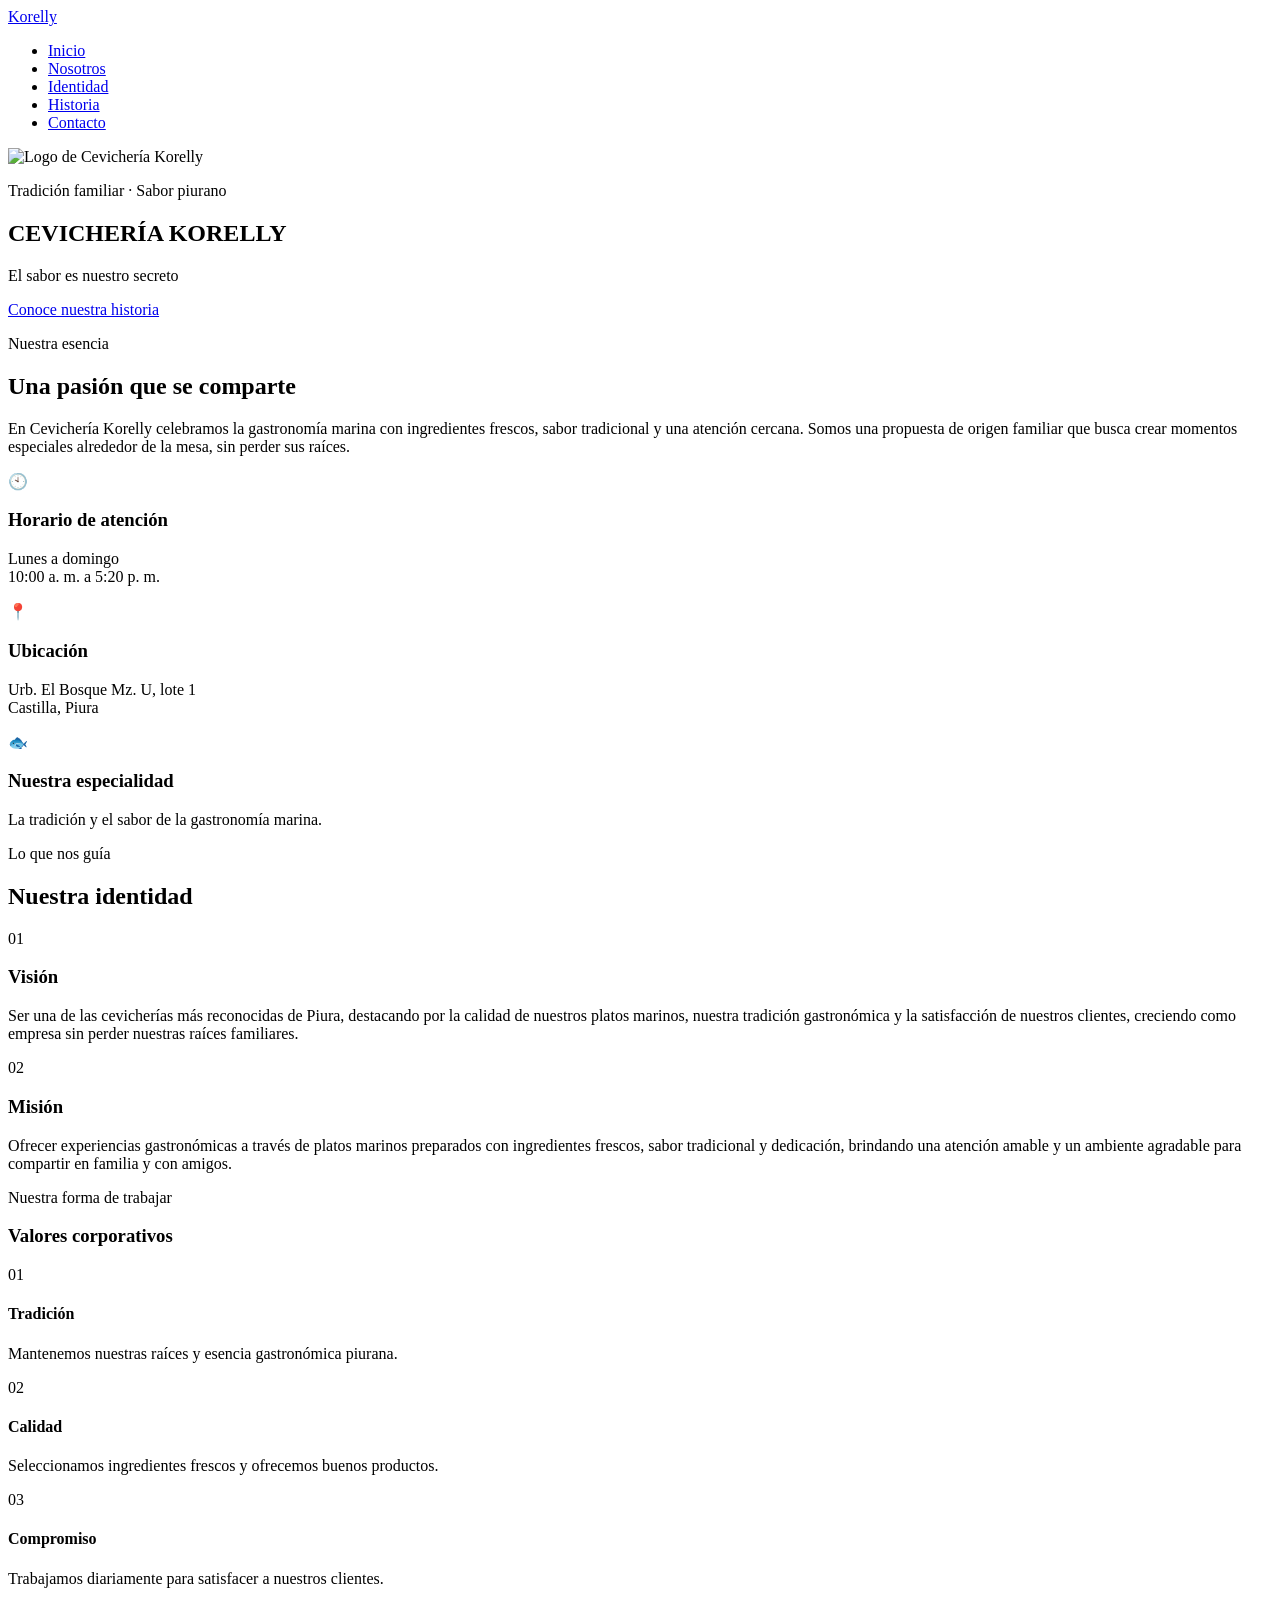
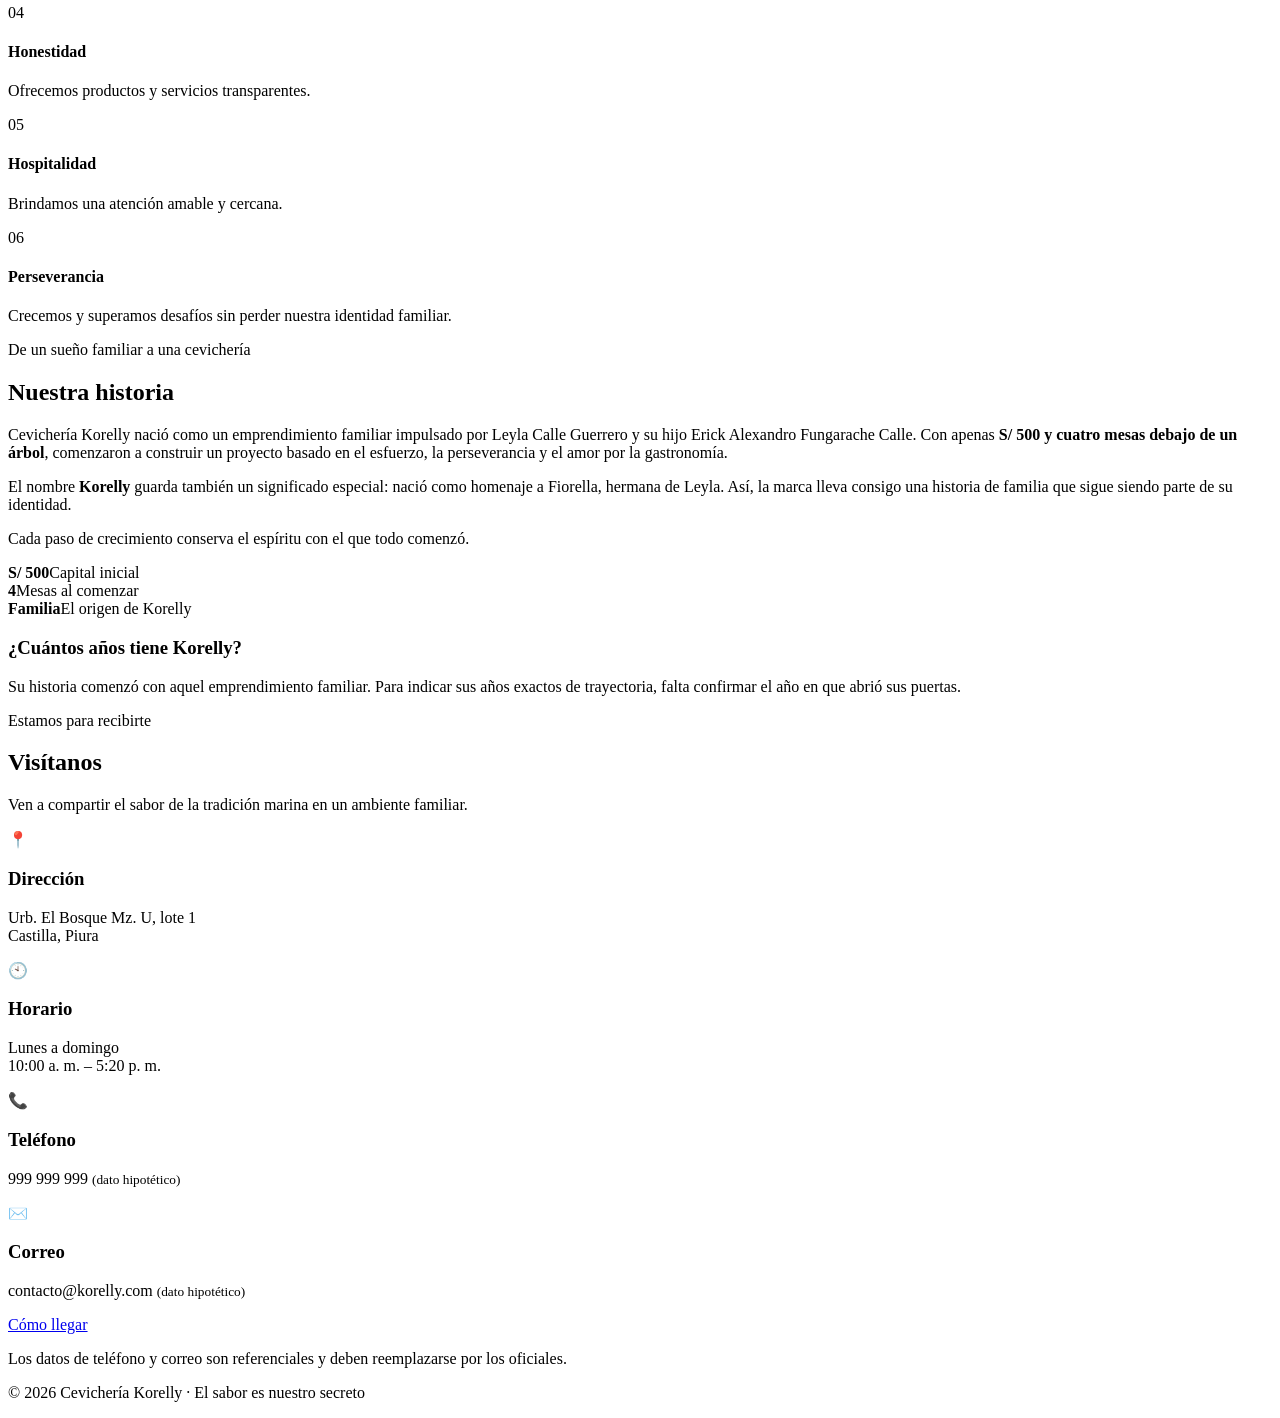
==== index.html @ 055e292c "Add files via upload" ====
<!DOCTYPE html>
<html lang="es">
<head>
  <meta charset="UTF-8">
  <meta name="viewport" content="width=device-width, initial-scale=1.0">
  <title>Cevichería Korelly | El sabor es nuestro secreto</title>
  <meta name="description" content="Conoce la historia, visión y esencia familiar de Cevichería Korelly, en Castilla, Piura.">
  <link rel="preconnect" href="https://fonts.googleapis.com">
  <link rel="preconnect" href="https://fonts.gstatic.com" crossorigin>
  <link href="https://fonts.googleapis.com/css2?family=Pacifico&family=Poppins:wght@300;400;500;600;700&display=swap" rel="stylesheet">
  <link rel="stylesheet" href="styles_actualizado.css">
</head>
<body>
  <header class="navbar">
    <a href="#inicio" class="navbar__brand">Korelly</a>
    <nav aria-label="Navegación principal">
      <ul class="navbar__menu">
        <li><a href="#inicio">Inicio</a></li>
        <li><a href="#nosotros">Nosotros</a></li>
        <li><a href="#identidad">Identidad</a></li>
        <li><a href="#historia">Historia</a></li>
        <li><a href="#contacto">Contacto</a></li>
      </ul>
    </nav>
  </header>

  <main>
    <section id="inicio" class="hero">
      <div class="marco">
        <img src="logo.png" alt="Logo de Cevichería Korelly" class="hero__logo">
      </div>
      <p class="hero__eyebrow">Tradición familiar · Sabor piurano</p>
      <h1 class="hero__title">CEVICHERÍA KORELLY</h1>
      <p class="hero__subtitle">El sabor es nuestro secreto</p>
      <a href="#historia" class="btn">Conoce nuestra historia</a>
    </section>

    <section id="nosotros" class="section">
      <p class="eyebrow">Nuestra esencia</p>
      <h2 class="section__title">Una pasión que se comparte</h2>
      <p class="section__text">
        En Cevichería Korelly celebramos la gastronomía marina con ingredientes frescos,
        sabor tradicional y una atención cercana. Somos una propuesta de origen familiar
        que busca crear momentos especiales alrededor de la mesa, sin perder sus raíces.
      </p>
      <div class="cards">
        <article class="card">
          <span class="card__icon" aria-hidden="true">🕙</span>
          <h3>Horario de atención</h3>
          <p>Lunes a domingo<br>10:00 a. m. a 5:20 p. m.</p>
        </article>
        <article class="card">
          <span class="card__icon" aria-hidden="true">📍</span>
          <h3>Ubicación</h3>
          <p>Urb. El Bosque Mz. U, lote 1<br>Castilla, Piura</p>
        </article>
        <article class="card">
          <span class="card__icon" aria-hidden="true">🐟</span>
          <h3>Nuestra especialidad</h3>
          <p>La tradición y el sabor de la gastronomía marina.</p>
        </article>
      </div>
    </section>

    <section id="identidad" class="section section--dark">
      <p class="eyebrow eyebrow--light">Lo que nos guía</p>
      <h2 class="section__title">Nuestra identidad</h2>
      <div class="identity-grid">
        <article class="identity-panel">
          <span class="identity-panel__number">01</span>
          <h3>Visión</h3>
          <p>Ser una de las cevicherías más reconocidas de Piura, destacando por la calidad de nuestros platos marinos, nuestra tradición gastronómica y la satisfacción de nuestros clientes, creciendo como empresa sin perder nuestras raíces familiares.</p>
        </article>
        <article class="identity-panel">
          <span class="identity-panel__number">02</span>
          <h3>Misión</h3>
          <p>Ofrecer experiencias gastronómicas a través de platos marinos preparados con ingredientes frescos, sabor tradicional y dedicación, brindando una atención amable y un ambiente agradable para compartir en familia y con amigos.</p>
        </article>
      </div>

      <div class="values-heading">
        <span class="eyebrow eyebrow--light">Nuestra forma de trabajar</span>
        <h3>Valores corporativos</h3>
      </div>
      <div class="values-grid">
        <article class="value-card"><span>01</span><h4>Tradición</h4><p>Mantenemos nuestras raíces y esencia gastronómica piurana.</p></article>
        <article class="value-card"><span>02</span><h4>Calidad</h4><p>Seleccionamos ingredientes frescos y ofrecemos buenos productos.</p></article>
        <article class="value-card"><span>03</span><h4>Compromiso</h4><p>Trabajamos diariamente para satisfacer a nuestros clientes.</p></article>
        <article class="value-card"><span>04</span><h4>Honestidad</h4><p>Ofrecemos productos y servicios transparentes.</p></article>
        <article class="value-card"><span>05</span><h4>Hospitalidad</h4><p>Brindamos una atención amable y cercana.</p></article>
        <article class="value-card"><span>06</span><h4>Perseverancia</h4><p>Crecemos y superamos desafíos sin perder nuestra identidad familiar.</p></article>
      </div>
    </section>

    <section id="historia" class="section story-section">
      <div class="story-copy">
        <p class="eyebrow">De un sueño familiar a una cevichería</p>
        <h2 class="section__title">Nuestra historia</h2>
        <p>
          Cevichería Korelly nació como un emprendimiento familiar impulsado por
          Leyla Calle Guerrero y su hijo Erick Alexandro Fungarache Calle.
          Con apenas <strong>S/ 500 y cuatro mesas debajo de un árbol</strong>,
          comenzaron a construir un proyecto basado en el esfuerzo, la perseverancia
          y el amor por la gastronomía.
        </p>
        <p>
          El nombre <strong>Korelly</strong> guarda también un significado especial:
          nació como homenaje a Fiorella, hermana de Leyla. Así, la marca lleva
          consigo una historia de familia que sigue siendo parte de su identidad.
        </p>
        <p class="story-highlight">Cada paso de crecimiento conserva el espíritu con el que todo comenzó.</p>
      </div>
      <aside class="story-facts">
        <div class="fact"><strong>S/ 500</strong><span>Capital inicial</span></div>
        <div class="fact"><strong>4</strong><span>Mesas al comenzar</span></div>
        <div class="fact"><strong>Familia</strong><span>El origen de Korelly</span></div>
      </aside>
      <div class="trajectory-note">
        <h3>¿Cuántos años tiene Korelly?</h3>
        <p>Su historia comenzó con aquel emprendimiento familiar. Para indicar sus años exactos de trayectoria, falta confirmar el año en que abrió sus puertas.</p>
      </div>
    </section>

    <section id="contacto" class="section section--contact">
      <p class="eyebrow">Estamos para recibirte</p>
      <h2 class="section__title">Visítanos</h2>
      <p class="section__text">Ven a compartir el sabor de la tradición marina en un ambiente familiar.</p>
      <div class="contact-grid">
        <div class="contact-item"><span>📍</span><div><h3>Dirección</h3><p>Urb. El Bosque Mz. U, lote 1<br>Castilla, Piura</p></div></div>
        <div class="contact-item"><span>🕙</span><div><h3>Horario</h3><p>Lunes a domingo<br>10:00 a. m. – 5:20 p. m.</p></div></div>
        <div class="contact-item"><span>📞</span><div><h3>Teléfono</h3><p>999 999 999 <small>(dato hipotético)</small></p></div></div>
        <div class="contact-item"><span>✉️</span><div><h3>Correo</h3><p>contacto@korelly.com <small>(dato hipotético)</small></p></div></div>
      </div>
      <a class="btn" href="https://www.google.com/maps/search/?api=1&query=Urb.+El+Bosque+Mz+U+Lote+1+Castilla+Piura" target="_blank" rel="noopener">Cómo llegar</a>
      <p class="contact-note">Los datos de teléfono y correo son referenciales y deben reemplazarse por los oficiales.</p>
    </section>
  </main>

  <footer class="footer">
    <p>© 2026 Cevichería Korelly · El sabor es nuestro secreto</p>
  </footer>
</body>
</html>
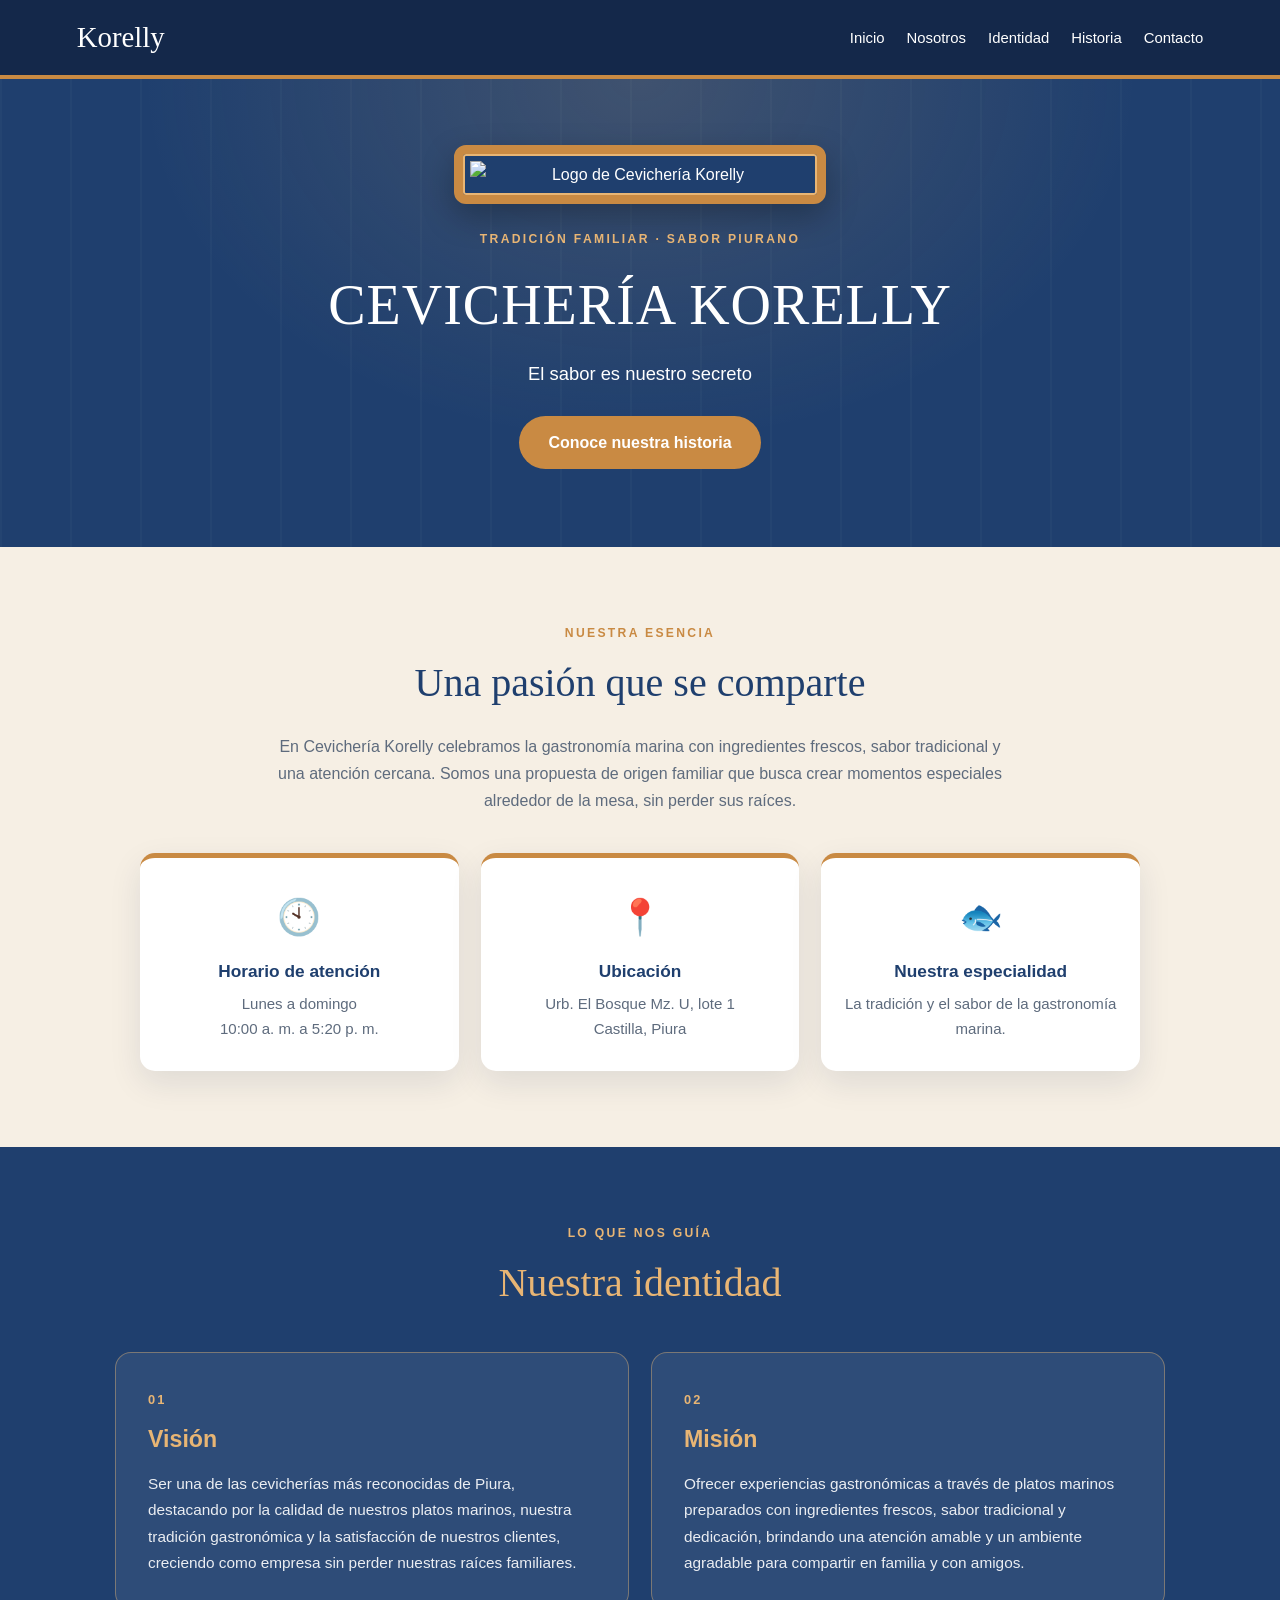
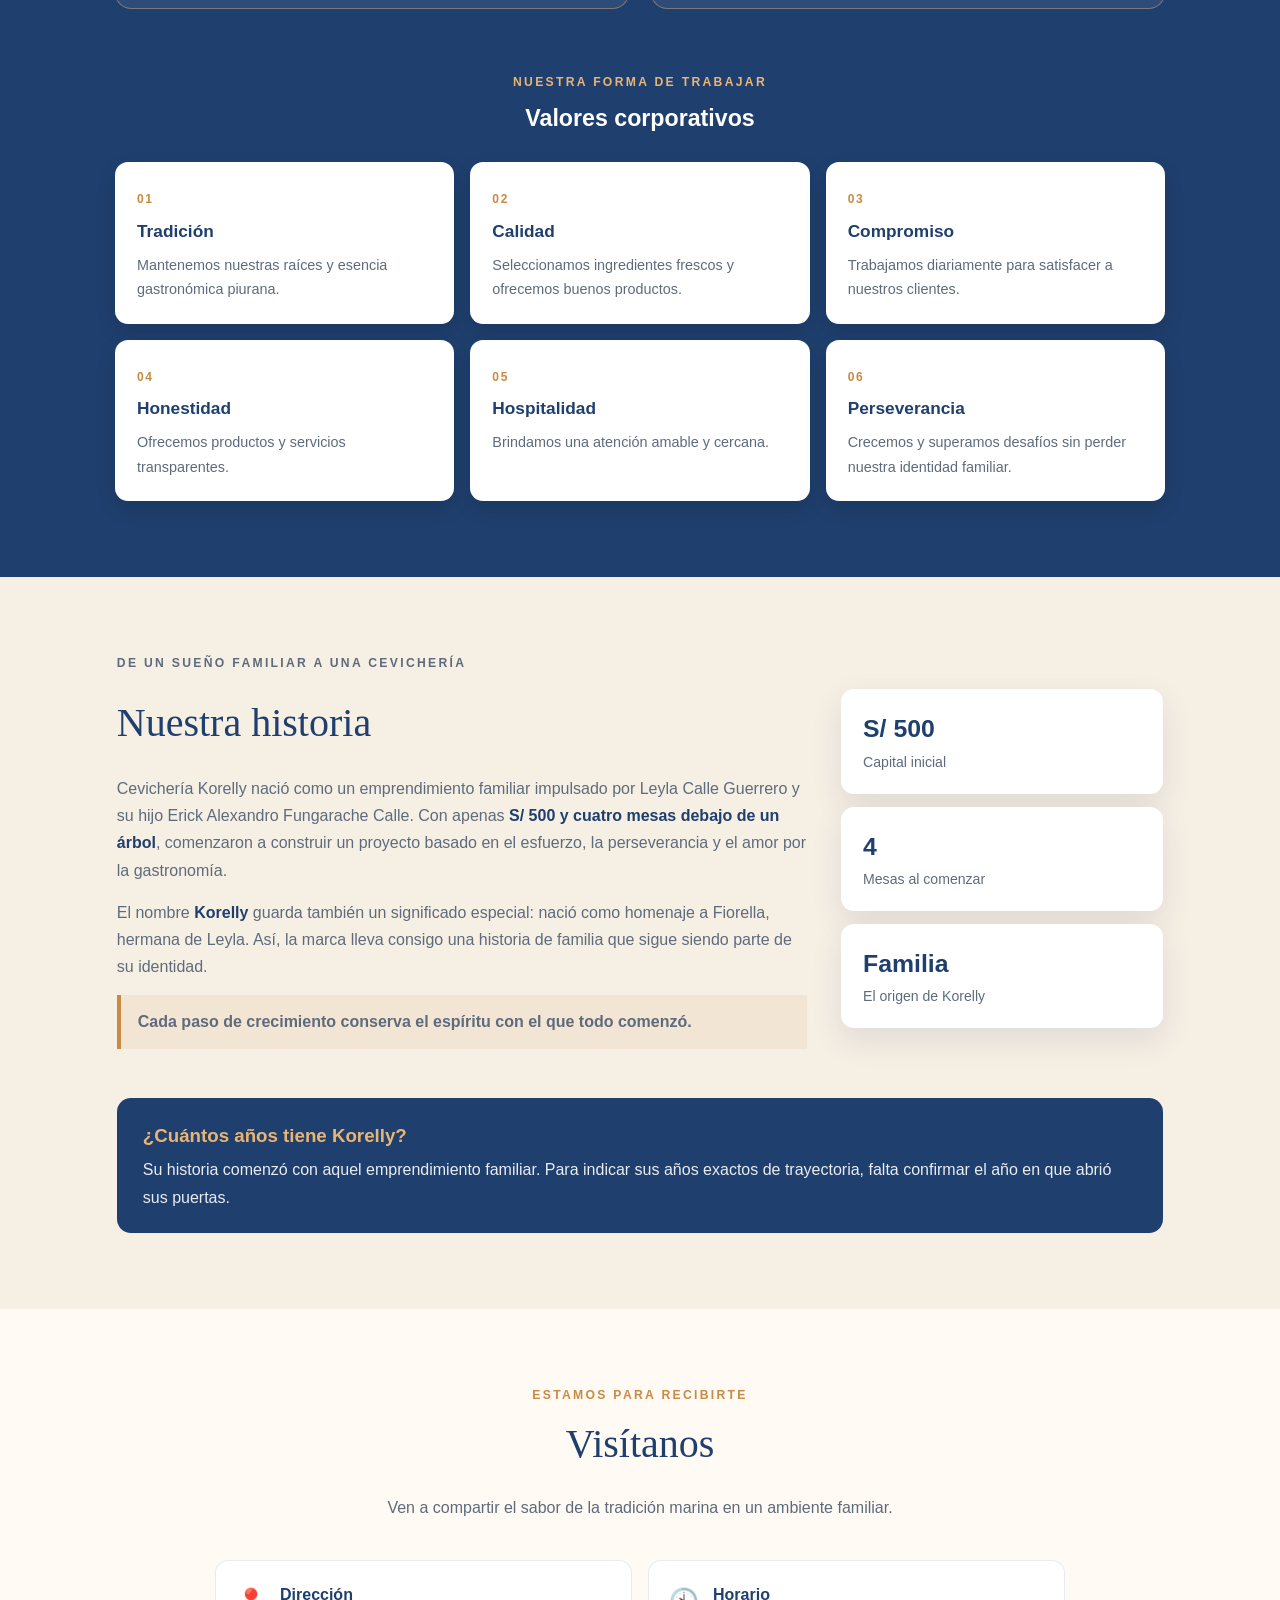
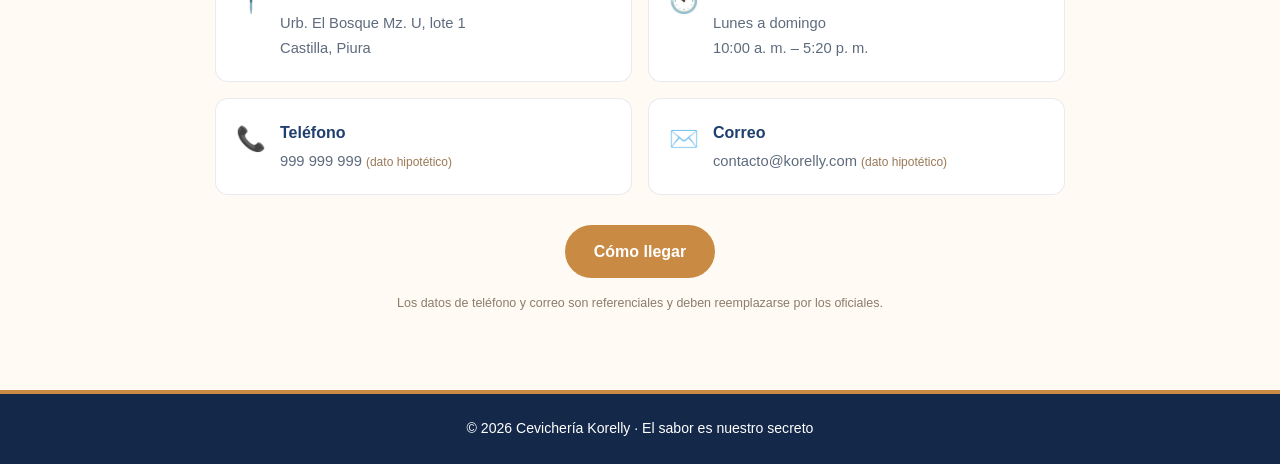
==== commit 2d609608: "Update index.html" ====
--- a/index.html
+++ b/index.html
@@ -8,7 +8,7 @@
   <link rel="preconnect" href="https://fonts.googleapis.com">
   <link rel="preconnect" href="https://fonts.gstatic.com" crossorigin>
   <link href="https://fonts.googleapis.com/css2?family=Pacifico&family=Poppins:wght@300;400;500;600;700&display=swap" rel="stylesheet">
-  <link rel="stylesheet" href="styles_actualizado.css">
+  <link rel="stylesheet" href="styles.css">
 </head>
 <body>
   <header class="navbar">
--- a/styles.css
+++ b/styles.css
@@ -0,0 +1,192 @@
+/* ===== PALETA DE KORELLY ===== */
+:root {
+  --azul: #1f3f6e;
+  --azul-oscuro: #14284a;
+  --bambu: #c98a43;
+  --bambu-claro: #e8b574;
+  --blanco: #ffffff;
+  --crema: #f6efe4;
+  --texto-suave: #5e6b7d;
+  --sombra: 0 12px 32px rgba(20, 40, 74, .10);
+}
+
+* { margin: 0; padding: 0; box-sizing: border-box; }
+html { scroll-behavior: smooth; scroll-padding-top: 90px; }
+body {
+  font-family: 'Poppins', sans-serif;
+  color: var(--azul-oscuro);
+  background: var(--crema);
+  line-height: 1.7;
+}
+a { -webkit-tap-highlight-color: transparent; }
+
+/* ===== NAVEGACIÓN ===== */
+.navbar {
+  position: sticky; top: 0; z-index: 10;
+  display: flex; justify-content: space-between; align-items: center;
+  gap: 24px; padding: 13px 6%;
+  background: var(--azul-oscuro); border-bottom: 4px solid var(--bambu);
+}
+.navbar__brand {
+  flex-shrink: 0; font-family: 'Pacifico', cursive; font-size: 1.8rem;
+  color: var(--blanco); text-decoration: none;
+}
+.navbar__menu { display: flex; flex-wrap: wrap; gap: 22px; list-style: none; }
+.navbar__menu a {
+  color: var(--blanco); text-decoration: none; font-size: .93rem;
+  transition: color .25s ease;
+}
+.navbar__menu a:hover { color: var(--bambu-claro); }
+
+/* ===== PORTADA ===== */
+.hero {
+  text-align: center; padding: 66px 6% 78px; color: var(--blanco);
+  background:
+    radial-gradient(ellipse at 50% 0%, rgba(232,181,116,.16), transparent 55%),
+    repeating-linear-gradient(90deg, rgba(255,255,255,.025) 0 2px, transparent 2px 70px),
+    var(--azul);
+}
+.marco {
+  display: inline-block; margin-bottom: 25px; padding: 7px;
+  border: 9px solid var(--bambu); border-radius: 12px;
+  box-shadow: 0 12px 32px rgba(0,0,0,.28), inset 0 0 0 2px var(--bambu-claro);
+  background: var(--azul);
+}
+.hero__logo { display: block; width: min(340px, 76vw); height: auto; }
+.hero__eyebrow, .eyebrow {
+  color: var(--bambu); font-size: .76rem; font-weight: 700;
+  letter-spacing: .19em; text-transform: uppercase;
+}
+.hero__eyebrow { color: var(--bambu-claro); margin-bottom: 8px; }
+.hero__title {
+  font-family: 'Pacifico', cursive; font-weight: 400;
+  font-size: clamp(2rem, 6vw, 3.5rem); letter-spacing: 1px;
+}
+.hero__subtitle { margin: 5px 0 27px; font-size: 1.15rem; font-weight: 300; }
+
+/* ===== BOTONES ===== */
+.btn {
+  display: inline-block; padding: 13px 29px; border: 0; border-radius: 50px;
+  background: var(--bambu); color: var(--blanco); text-decoration: none;
+  font-weight: 600; transition: transform .2s, background .25s;
+}
+.btn:hover { background: var(--bambu-claro); color: var(--azul-oscuro); transform: translateY(-3px); }
+
+/* ===== SECCIONES GENERALES ===== */
+.section { padding: 76px 6%; text-align: center; }
+.section__title {
+  margin: 5px 0 16px; color: var(--azul);
+  font-family: 'Pacifico', cursive; font-size: clamp(1.8rem, 4vw, 2.5rem); font-weight: 400;
+}
+.section__text { max-width: 740px; margin: 0 auto 38px; color: var(--texto-suave); }
+.section--dark { background: var(--azul); color: var(--blanco); }
+.section--dark .section__title { color: var(--bambu-claro); }
+.eyebrow--light { color: var(--bambu-claro); }
+
+/* ===== TARJETAS DE NOSOTROS ===== */
+.cards {
+  display: grid; grid-template-columns: repeat(auto-fit, minmax(220px, 1fr));
+  gap: 22px; max-width: 1000px; margin: 0 auto;
+}
+.card {
+  padding: 29px 22px; border-radius: 15px; border-top: 5px solid var(--bambu);
+  background: var(--blanco); box-shadow: var(--sombra); transition: transform .25s;
+}
+.card:hover { transform: translateY(-6px); }
+.card__icon { font-size: 2.2rem; }
+.card h3 { margin: 10px 0 5px; color: var(--azul); font-size: 1.08rem; }
+.card p { color: var(--texto-suave); font-size: .94rem; }
+
+/* ===== VISIÓN, MISIÓN Y VALORES ===== */
+.identity-grid {
+  display: grid; grid-template-columns: repeat(2, minmax(0, 1fr));
+  gap: 22px; max-width: 1050px; margin: 35px auto 58px; text-align: left;
+}
+.identity-panel {
+  position: relative; overflow: hidden; padding: 32px;
+  border: 1px solid rgba(232,181,116,.42); border-radius: 16px;
+  background: rgba(255,255,255,.07);
+}
+.identity-panel__number { color: var(--bambu-claro); font-size: .8rem; font-weight: 700; letter-spacing: .16em; }
+.identity-panel h3 { margin: 8px 0 12px; color: var(--bambu-claro); font-size: 1.45rem; }
+.identity-panel p { color: rgba(255,255,255,.9); font-size: .96rem; }
+.values-heading { margin-bottom: 24px; }
+.values-heading h3 { margin-top: 5px; color: var(--blanco); font-size: 1.45rem; }
+.values-grid {
+  display: grid; grid-template-columns: repeat(3, minmax(0, 1fr));
+  gap: 16px; max-width: 1050px; margin: 0 auto; text-align: left;
+}
+.value-card {
+  padding: 22px; border-radius: 13px; background: var(--blanco);
+  color: var(--azul-oscuro); box-shadow: 0 8px 20px rgba(0,0,0,.12);
+}
+.value-card span { color: var(--bambu); font-size: .75rem; font-weight: 700; letter-spacing: .14em; }
+.value-card h4 { margin: 5px 0 7px; color: var(--azul); font-size: 1.08rem; }
+.value-card p { color: var(--texto-suave); font-size: .9rem; }
+
+/* ===== HISTORIA ===== */
+.story-section {
+  display: grid; grid-template-columns: minmax(0, 1.5fr) minmax(230px, .7fr);
+  gap: 34px; align-items: center; max-width: 1200px; margin: 0 auto; text-align: left;
+}
+.story-copy .section__title { margin-bottom: 18px; }
+.story-copy p { margin-bottom: 15px; color: var(--texto-suave); }
+.story-copy strong { color: var(--azul); }
+.story-highlight {
+  padding: 13px 17px; border-left: 4px solid var(--bambu);
+  background: rgba(201,138,67,.10); font-weight: 600;
+}
+.story-facts { display: grid; gap: 13px; }
+.fact {
+  display: flex; flex-direction: column; padding: 19px 22px;
+  border-radius: 13px; background: var(--blanco); box-shadow: var(--sombra);
+}
+.fact strong { color: var(--azul); font-size: 1.55rem; }
+.fact span { color: var(--texto-suave); font-size: .88rem; }
+.trajectory-note {
+  grid-column: 1 / -1; padding: 22px 26px; border-radius: 14px;
+  background: var(--azul); color: var(--blanco);
+}
+.trajectory-note h3 { margin-bottom: 5px; color: var(--bambu-claro); }
+.trajectory-note p { color: rgba(255,255,255,.9); }
+
+/* ===== CONTACTO ===== */
+.section--contact { background: #fffaf3; }
+.contact-grid {
+  display: grid; grid-template-columns: repeat(2, minmax(0, 1fr));
+  gap: 16px; max-width: 850px; margin: 0 auto 30px; text-align: left;
+}
+.contact-item {
+  display: flex; align-items: flex-start; gap: 14px; padding: 20px;
+  border: 1px solid rgba(31,63,110,.10); border-radius: 13px; background: var(--blanco);
+}
+.contact-item > span { font-size: 1.5rem; }
+.contact-item h3 { margin-bottom: 3px; color: var(--azul); font-size: 1rem; }
+.contact-item p { color: var(--texto-suave); font-size: .92rem; }
+.contact-item small { color: #9a7957; font-size: .75rem; }
+.contact-note { margin-top: 15px; color: #8a7d6c; font-size: .78rem; }
+
+/* ===== PIE DE PÁGINA ===== */
+.footer {
+  padding: 23px 6%; border-top: 4px solid var(--bambu);
+  background: var(--azul-oscuro); color: var(--blanco);
+  text-align: center; font-size: .88rem;
+}
+
+/* ===== ADAPTACIÓN A MÓVILES ===== */
+@media (max-width: 760px) {
+  .navbar { flex-direction: column; gap: 7px; padding: 10px 4%; }
+  .navbar__menu { justify-content: center; gap: 8px 15px; }
+  .navbar__menu a { font-size: .82rem; }
+  .identity-grid { grid-template-columns: 1fr; }
+  .values-grid { grid-template-columns: repeat(2, minmax(0, 1fr)); }
+  .story-section { grid-template-columns: 1fr; }
+  .story-facts { grid-template-columns: repeat(3, minmax(0, 1fr)); }
+}
+@media (max-width: 520px) {
+  .section { padding: 55px 5%; }
+  .hero { padding: 48px 5% 58px; }
+  .values-grid, .contact-grid { grid-template-columns: 1fr; }
+  .story-facts { grid-template-columns: 1fr; }
+  .identity-panel { padding: 25px; }
+}
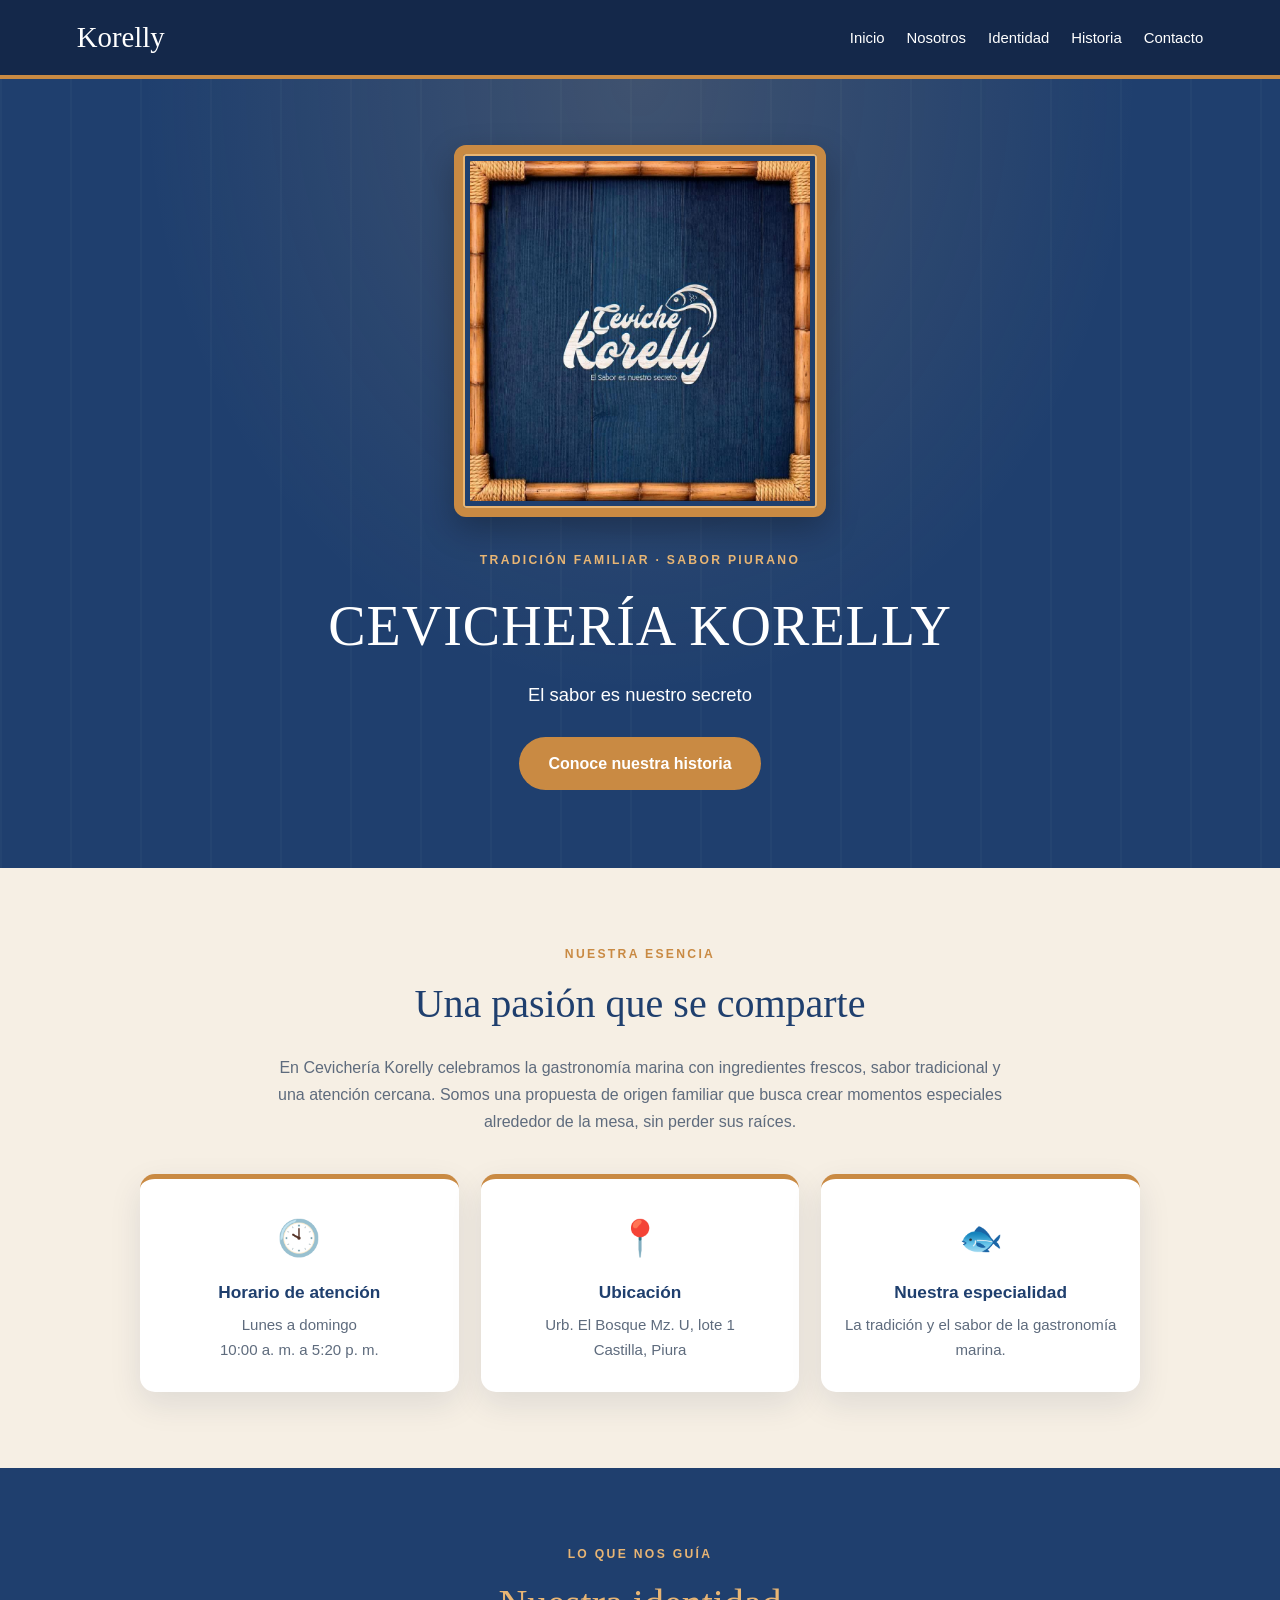
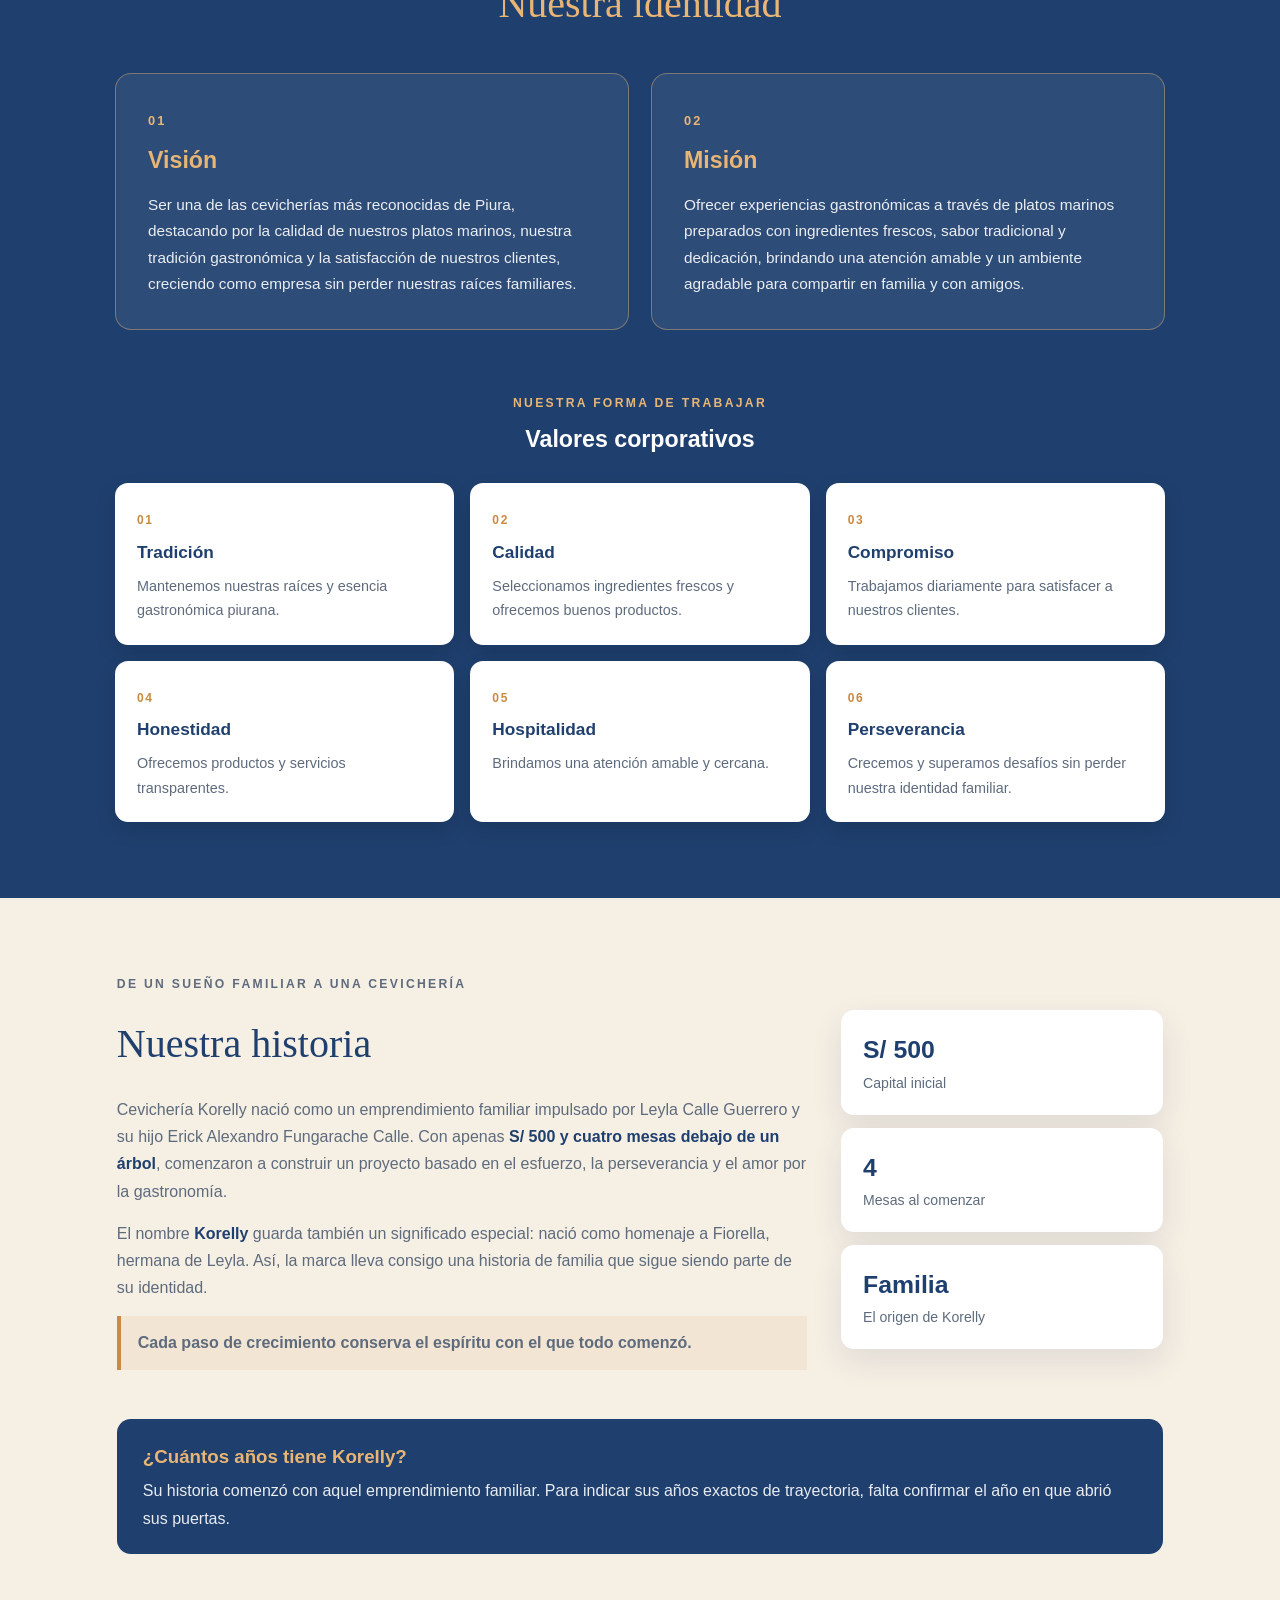
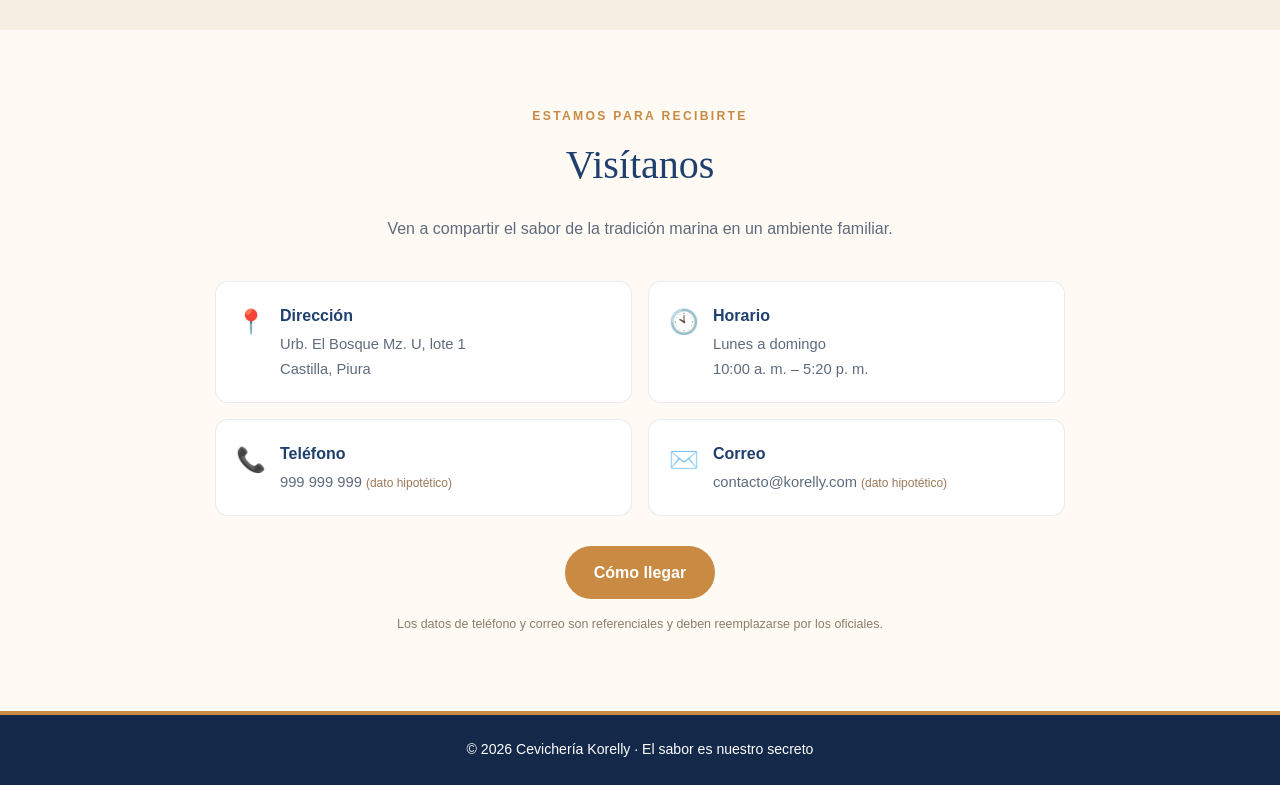
==== commit 8cd8acf8: "Update index.html" ====
--- a/index.html
+++ b/index.html
@@ -27,7 +27,7 @@
   <main>
     <section id="inicio" class="hero">
       <div class="marco">
-        <img src="logo.png" alt="Logo de Cevichería Korelly" class="hero__logo">
+        <img src="LOGOCEVICHERIA.jpeg" alt="Logo de Cevichería Korelly" class="hero__logo">
       </div>
       <p class="hero__eyebrow">Tradición familiar · Sabor piurano</p>
       <h1 class="hero__title">CEVICHERÍA KORELLY</h1>
